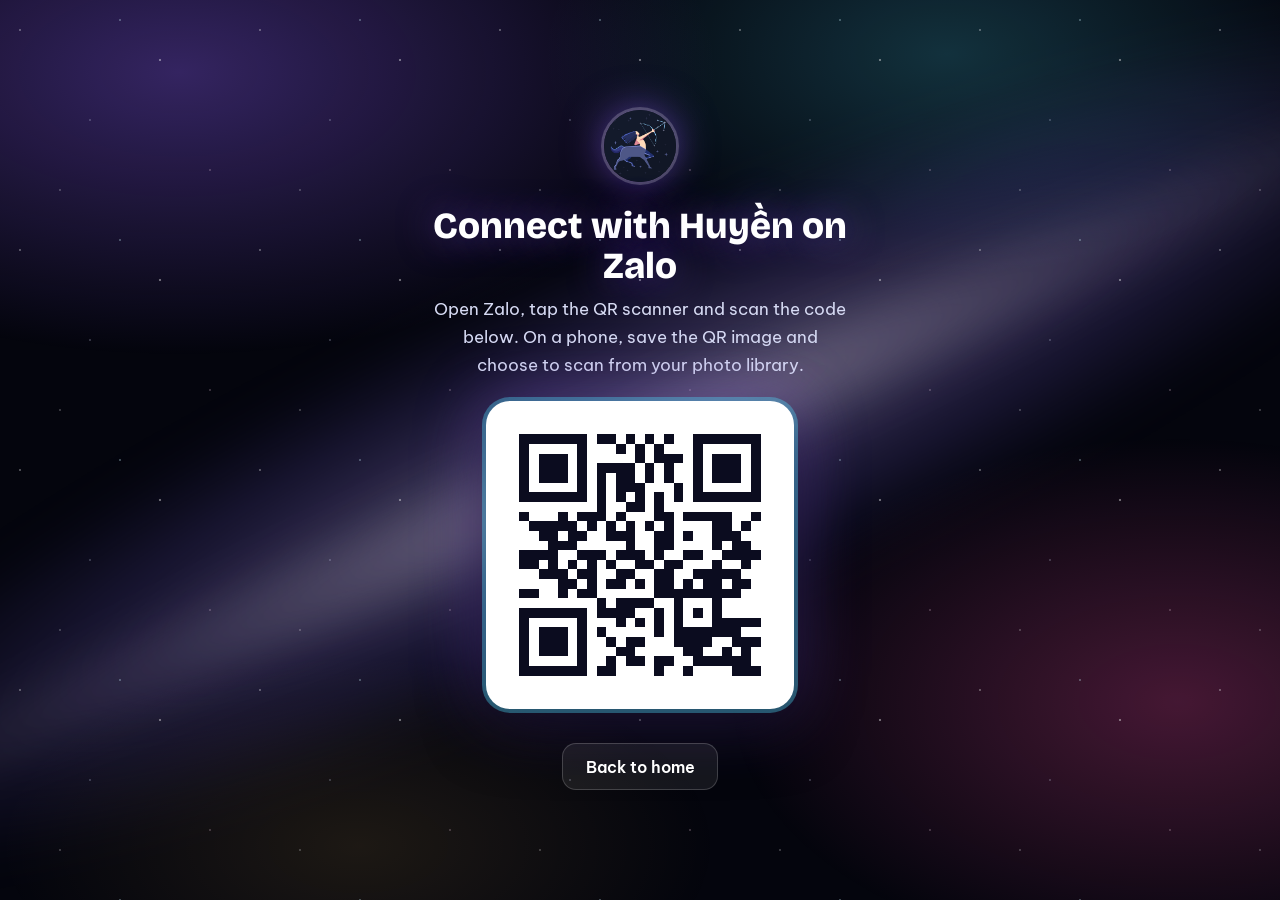
==== zalo.html @ ce1935c7 "Update portfolio: Zalo QR page, galaxy glow + planets + star cursor, new copy for both views Co-Auth" ====
<!DOCTYPE html>
<html lang="vi">
<head>
  <meta charset="utf-8">
  <meta name="viewport" content="width=device-width, initial-scale=1">
  <title>Zalo | Phùng Huyền</title>
  <meta name="robots" content="noindex">
  <meta name="theme-color" content="#04050d">
  <link rel="icon" type="image/png" href="assets/img/favicon.png">
  <link rel="preconnect" href="https://fonts.googleapis.com">
  <link rel="preconnect" href="https://fonts.gstatic.com" crossorigin>
  <link href="https://fonts.googleapis.com/css2?family=Be+Vietnam+Pro:wght@400;500;600;700&family=Bricolage+Grotesque:opsz,wght@12..96,700;12..96,800&display=swap" rel="stylesheet">
  <link rel="stylesheet" href="assets/css/style.css">
  <style>
    /* Trang riêng cho mã QR Zalo: dùng lại nền vũ trụ của trang chính */
    .zalo-stars {
      position: fixed; inset: 0; z-index: 0; pointer-events: none;
      background-image:
        radial-gradient(1.2px 1.2px at 20px 30px, #fff, transparent),
        radial-gradient(1px 1px at 90px 120px, #dfe6ff, transparent),
        radial-gradient(1.6px 1.6px at 160px 60px, #fff, transparent),
        radial-gradient(1px 1px at 210px 170px, #ffd9ee, transparent),
        radial-gradient(1.2px 1.2px at 120px 20px, #cdf4ff, transparent),
        radial-gradient(1px 1px at 60px 190px, #fff, transparent);
      background-size: 240px 220px; opacity: 0.7;
    }
    .zalo-wrap { position: relative; z-index: 2; min-height: 100svh; display: grid; place-items: center; padding: 2rem 1.25rem; }
    .zalo-card { width: min(460px, 100%); text-align: center; }
    .zalo-card img.logo { width: 72px; height: 72px; border-radius: 50%; box-shadow: 0 0 0 3px rgba(255, 255, 255, 0.2), 0 0 40px rgba(139, 92, 246, 0.6); }
    .zalo-card h1 { font: 800 clamp(1.7rem, 6vw, 2.3rem) / 1.1 var(--font-display); margin: 1rem 0 0.5rem; text-shadow: 0 0 36px rgba(139, 92, 246, 0.55); }
    .zalo-card p { color: var(--muted); margin: 0 auto 1.4rem; max-width: 38ch; }
    .qr-frame { display: inline-block; padding: 14px; border-radius: 24px; background: #fff; box-shadow: 0 0 0 4px rgba(77, 225, 255, 0.35), 0 20px 60px rgba(0, 0, 0, 0.55), 0 0 70px rgba(139, 92, 246, 0.45); }
    .qr-frame img { display: block; width: min(280px, 68vw); height: auto; image-rendering: pixelated; }
    .qr-missing { margin: 0 auto 1.4rem; padding: 1.2rem; border-radius: 16px; background: var(--panel); border: 1px solid var(--line); }
    .zalo-card .btn { margin-top: 1.6rem; }
  </style>
</head>
<body>
  <div class="nebula" aria-hidden="true"></div>
  <div class="zalo-stars" aria-hidden="true"></div>

  <main class="zalo-wrap" id="main">
    <div class="zalo-card">
      <img class="logo" src="assets/img/logo.png" alt="" width="72" height="72">
      <h1 id="zalo-title"></h1>
      <p id="zalo-hint"></p>
      <div id="qr-slot"></div>
      <a class="btn btn-ghost" id="zalo-back" href="./"></a>
    </div>
  </main>

  <script src="assets/js/content.js"></script>
  <script>
    (function () {
      // Chọn ngôn ngữ: ưu tiên ?lang= trên đường link, rồi đến lựa chọn đã lưu, cuối cùng theo trình duyệt.
      var q = new URLSearchParams(location.search).get("lang");
      var saved = null;
      try { saved = localStorage.getItem("lang"); } catch (e) { /* bỏ qua */ }
      var lang = q === "en" || q === "vi" ? q : saved === "en" || saved === "vi" ? saved : (navigator.language || "vi").toLowerCase().indexOf("vi") === 0 ? "vi" : "en";
      var Z = CONTENT[lang].contact.zalo;
      document.documentElement.lang = lang;
      document.title = "Zalo | Phùng Huyền";
      document.getElementById("zalo-title").textContent = Z.title;
      document.getElementById("zalo-hint").textContent = Z.hint;
      document.getElementById("zalo-back").textContent = Z.back;

      var slot = document.getElementById("qr-slot");
      var frame = document.createElement("div");
      frame.className = "qr-frame";
      var img = document.createElement("img");
      img.alt = lang === "vi" ? "Mã QR Zalo của Huyền" : "Huyền's Zalo QR code";
      img.src = SITE.zaloQr;
      img.addEventListener("error", function () {
        var m = document.createElement("p");
        m.className = "qr-missing";
        m.textContent = Z.missing;
        slot.replaceChildren(m);
      });
      frame.appendChild(img);
      slot.appendChild(frame);
    })();
  </script>
</body>
</html>
---- assets/css/style.css ----
/* ==========================================================================
   style.css  =  GIAO DIỆN: màu sắc, phông chữ, khoảng cách, hiệu ứng

   Cách đọc nhanh:
   - Các dòng bắt đầu bằng "--" ở :root là "bảng màu và kích thước" dùng chung.
     Đổi một giá trị ở đây là cả trang đổi theo (ví dụ đổi --pink để đổi màu hồng).
   - Mỗi khối có một dòng tiêu đề đánh số (ví dụ "1. Bảng màu") để bạn tìm.
   ========================================================================== */

/* --- 1. Bảng màu và cỡ chữ --- */
:root {
  --space: #04050d;          /* nền đen vũ trụ */
  --panel: rgba(10, 12, 30, 0.76);   /* nền tối mờ phía sau chữ, giúp chữ trắng luôn dễ đọc */
  --panel-solid: #0c0e24;
  --line: rgba(255, 255, 255, 0.18);
  --text: #ffffff;
  --muted: #d6daf3;

  --violet: #8b5cf6;
  --pink: #ff4fa3;
  --cyan: #4de1ff;
  --amber: #ffc857;
  --violet-deep: #6c3df0;    /* bản đậm hơn để chữ trắng trên nút vẫn rõ */
  --pink-deep: #d92d7f;

  --font-display: "Bricolage Grotesque", "Be Vietnam Pro", system-ui, sans-serif;
  --font-body: "Be Vietnam Pro", system-ui, -apple-system, "Segoe UI", Roboto, sans-serif;
  --header-h: 68px;
}

/* --- 2. Nền tảng --- */
*, *::before, *::after { box-sizing: border-box; }
[hidden] { display: none !important; }
html { scroll-behavior: smooth; -webkit-text-size-adjust: 100%; }
body {
  margin: 0;
  background: var(--space);
  color: var(--text);
  font-family: var(--font-body);
  font-size: 1.0625rem;
  line-height: 1.65;
  overflow-x: hidden;
}
body.modal-open { overflow: hidden; }
img { max-width: 100%; }
button { font-family: inherit; }
::selection { background: var(--pink-deep); color: #fff; }
:focus-visible { outline: 2px solid var(--cyan); outline-offset: 3px; }

.skip {
  position: fixed; left: 1rem; top: -4rem; z-index: 100;
  background: #fff; color: #000; padding: 0.6rem 1rem; border-radius: 10px; text-decoration: none;
}
.skip:focus { top: 1rem; }

/* --- 3. Bầu trời: dải ngân hà, hành tinh (sao vẽ bằng canvas trong main.js) --- */
#sky { position: fixed; inset: 0; width: 100%; height: 100%; z-index: 0; display: block; }

.nebula {
  position: fixed; inset: 0; z-index: 0; pointer-events: none;
  background:
    radial-gradient(60% 45% at 14% 8%, rgba(139, 92, 246, 0.36), transparent 70%),
    radial-gradient(50% 42% at 92% 78%, rgba(255, 79, 163, 0.26), transparent 70%),
    radial-gradient(45% 35% at 74% 6%, rgba(77, 225, 255, 0.2), transparent 70%),
    radial-gradient(40% 30% at 28% 94%, rgba(255, 200, 87, 0.1), transparent 70%);
}
/* Dải ngân hà chéo ngang màn hình: một vầng sáng rộng và một lõi sáng mảnh bên trong */
.nebula::before, .nebula::after {
  content: ""; position: absolute; left: -25%; right: -25%; transform: rotate(-24deg);
}
.nebula::before {
  top: 28%; height: 42%;
  background: radial-gradient(ellipse at center, rgba(205, 190, 255, 0.38), rgba(130, 105, 240, 0.18) 42%, transparent 72%);
  filter: blur(26px);
  animation: nebula-breathe 14s ease-in-out infinite alternate;
}
.nebula::after {
  top: 43%; height: 14%;
  background: radial-gradient(ellipse at center, rgba(255, 236, 255, 0.22), transparent 70%);
  filter: blur(18px);
}
@keyframes nebula-breathe { from { opacity: 0.78; } to { opacity: 1; } }

/* Hành tinh lơ lửng: vị trí dọc do main.js đặt khi cuộn (--py), chuyển động bồng bềnh do CSS */
.planets { position: fixed; inset: 0; z-index: 0; pointer-events: none; overflow: hidden; }
.planet { position: absolute; top: 0; transform: translate3d(0, var(--py, 20vh), 0); transition: transform 1.6s cubic-bezier(0.2, 0.7, 0.2, 1); }
.planet-body { display: block; position: relative; isolation: isolate; border-radius: 50%; animation: planet-float 10s ease-in-out infinite alternate; }
.sphere { position: absolute; inset: 0; border-radius: 50%; z-index: 1; }
@keyframes planet-float { from { transform: translate3d(0, -12px, 0) rotate(-2deg); } to { transform: translate3d(0, 14px, 0) rotate(3deg); } }

.p1 { right: 2.5vw; }
.p1 .planet-body { width: 150px; height: 150px; }
.p1 .sphere {
  background: radial-gradient(circle at 32% 28%, #e1d4ff 0, #8b5cf6 36%, #3a1f8f 70%, #150a40 100%);
  box-shadow: 0 0 70px rgba(139, 92, 246, 0.55), inset -18px -14px 34px rgba(0, 0, 0, 0.6);
}
.p1 .planet-body::before, .p1 .planet-body::after {
  content: ""; position: absolute; left: -58%; right: -58%; top: 32%; bottom: 32%;
  border: 5px solid rgba(255, 206, 240, 0.55); border-radius: 50%; transform: rotate(-18deg);
}
.p1 .planet-body::before { z-index: 0; }
.p1 .planet-body::after { z-index: 2; clip-path: inset(50% 0 0 0); }

.p2 { left: 3.5vw; }
.p2 .planet-body { width: 78px; height: 78px; animation-duration: 8s; animation-delay: -3s; }
.p2 .sphere {
  background:
    linear-gradient(165deg, transparent 36%, rgba(255, 255, 255, 0.16) 38%, rgba(255, 255, 255, 0.16) 45%, transparent 47%, transparent 58%, rgba(0, 0, 0, 0.14) 60%, rgba(0, 0, 0, 0.14) 67%, transparent 69%),
    radial-gradient(circle at 30% 28%, #ffd7ea 0, #ff4fa3 40%, #8a1458 80%, #2a0820 100%);
  box-shadow: 0 0 46px rgba(255, 79, 163, 0.45), inset -10px -8px 20px rgba(0, 0, 0, 0.55);
}

.p3 { right: 7vw; opacity: 0.6; }
.p3 .planet-body { width: 64px; height: 64px; animation-duration: 12s; animation-delay: -6s; }
.p3 .sphere {
  background: radial-gradient(circle at 30% 28%, #c8f6ff 0, #2fb8d6 46%, #0b3d5c 85%);
  box-shadow: 0 0 34px rgba(77, 225, 255, 0.4), inset -8px -6px 16px rgba(0, 0, 0, 0.5);
}

.p4 { right: 15vw; }
.p4 .planet-body { width: 34px; height: 34px; animation-duration: 7s; animation-delay: -1.5s; }
.p4 .sphere {
  background: radial-gradient(circle at 32% 30%, #fff1c4 0, #ffc857 50%, #a86a10 100%);
  box-shadow: 0 0 26px rgba(255, 200, 87, 0.5), inset -5px -4px 10px rgba(0, 0, 0, 0.45);
}

/* Con trỏ chuột hình ngôi sao; hồng sáng khi đặt lên thứ bấm được */
html { cursor: url("data:image/svg+xml,%3Csvg xmlns='http://www.w3.org/2000/svg' width='30' height='30' viewBox='0 0 30 30'%3E%3Cpath d='M15 2l3.7 8.9 9.6.8-7.3 6.2 2.2 9.4L15 22l-8.2 5.3 2.2-9.4-7.3-6.2 9.6-.8z' fill='%23ffd666' stroke='%23fff6d6' stroke-width='1.3' stroke-linejoin='round'/%3E%3C/svg%3E") 15 15, auto; }
html :is(a, button, [role="button"], .card-btn, .gate-option, .btn, .nav-btn, .rail-btn, .lang-btn, .ghost-btn, .scroll-hint, .brand, .card-close) { cursor: url("data:image/svg+xml,%3Csvg xmlns='http://www.w3.org/2000/svg' width='34' height='34' viewBox='0 0 30 30'%3E%3Cpath d='M15 2l3.7 8.9 9.6.8-7.3 6.2 2.2 9.4L15 22l-8.2 5.3 2.2-9.4-7.3-6.2 9.6-.8z' fill='%23ff8fc7' stroke='%23ffffff' stroke-width='1.3' stroke-linejoin='round'/%3E%3C/svg%3E") 17 17, pointer !important; }
html button:disabled { cursor: progress !important; }

/* Bấm vào đâu thì một vầng sao sáng bừng lên ở đó */
.burst { position: fixed; width: 0; height: 0; pointer-events: none; z-index: 9999; }
.burst::before {
  content: ""; position: absolute; left: -40px; top: -40px; width: 80px; height: 80px; border-radius: 50%;
  background: radial-gradient(circle, rgba(255, 244, 200, 0.95) 0, rgba(255, 200, 87, 0.55) 28%, rgba(255, 79, 163, 0.2) 55%, transparent 70%);
  animation: burst-glow 0.7s ease-out forwards;
}
.burst i {
  position: absolute; left: -2px; top: -2px; width: 4px; height: 4px; border-radius: 50%;
  background: #fff4c4; box-shadow: 0 0 8px 2px rgba(255, 214, 102, 0.9);
  transform: rotate(var(--a)) translateX(0); animation: burst-ray 0.7s ease-out forwards;
}
@keyframes burst-glow { from { transform: scale(0.2); opacity: 1; } to { transform: scale(1.6); opacity: 0; } }
@keyframes burst-ray { to { transform: rotate(var(--a)) translateX(42px); opacity: 0; } }

/* --- 4. Màn khảo sát --- */
#gate {
  position: relative; z-index: 2; min-height: 100svh;
  display: grid; place-items: center; padding: 5rem 1.25rem 3rem;
}
.gate-inner {
  width: min(760px, 100%); text-align: center;
  animation: gate-in 0.9s ease both;
  transition: opacity 0.6s ease, transform 0.75s cubic-bezier(0.5, 0, 0.8, 0.4), filter 0.6s ease;
}
body.is-warping .gate-inner { opacity: 0; transform: scale(1.18); filter: blur(5px); }
.gate-logo { width: 96px; height: 96px; border-radius: 50%; box-shadow: 0 0 0 3px rgba(255, 255, 255, 0.2), 0 0 50px rgba(139, 92, 246, 0.6); }
.gate-title {
  font: 800 clamp(2.4rem, 7vw, 4.6rem) / 1.02 var(--font-display);
  letter-spacing: -0.02em; margin: 1.2rem 0 0.6rem; text-wrap: balance;
  text-shadow: 0 0 40px rgba(139, 92, 246, 0.55);
}
.gate-question { font: 700 1.5rem var(--font-display); margin: 2.4rem 0 1rem; }
.gate-options { display: grid; grid-template-columns: repeat(auto-fit, minmax(240px, 1fr)); gap: 1rem; }
.gate-option {
  appearance: none; cursor: pointer; color: inherit; font: inherit;
  display: grid; justify-items: center; gap: 0.3rem;
  padding: 1.4rem 1.2rem 1.5rem; border-radius: 24px;
  background: var(--panel); border: 1px solid var(--line);
  -webkit-backdrop-filter: blur(14px); backdrop-filter: blur(14px);
  transition: transform 0.25s ease, border-color 0.25s ease, box-shadow 0.25s ease;
}
.gate-option:hover, .gate-option:focus-visible {
  transform: translateY(-4px); border-color: var(--pink);
  box-shadow: 0 16px 50px rgba(139, 92, 246, 0.4);
}
.gate-art { width: 84px; height: 84px; margin-bottom: 0.4rem; }
.gate-option-title { font: 700 1.35rem var(--font-display); }
.gate-option-note { color: var(--muted); font-size: 0.97rem; line-height: 1.45; }

.lang-btn, .ghost-btn {
  appearance: none; cursor: pointer; color: #fff; font: 600 0.9rem var(--font-body);
  padding: 0.45rem 0.95rem; border-radius: 999px;
  background: var(--panel); border: 1px solid var(--line);
  transition: border-color 0.2s ease, background 0.2s ease;
}
.lang-btn:hover, .ghost-btn:hover { border-color: #fff; background: rgba(255, 255, 255, 0.12); }
.gate-lang { position: absolute; top: 1rem; right: 1rem; }

/* --- 5. Khung trang chính --- */
#site { position: relative; z-index: 2; animation: site-in 0.9s ease both; }
.wrap { width: min(1080px, calc(100% - 2rem)); margin-inline: auto; }

.topbar {
  position: fixed; top: 0; left: 0; right: 0; z-index: 20; min-height: var(--header-h);
  display: flex; align-items: center; gap: 0.75rem; padding: 0.4rem 1rem;
  background: rgba(4, 5, 13, 0.78);
  -webkit-backdrop-filter: blur(14px); backdrop-filter: blur(14px);
  border-bottom: 1px solid var(--line);
}
.brand {
  appearance: none; background: none; border: 0; cursor: pointer; color: #fff;
  display: flex; align-items: center; gap: 0.6rem; padding: 0.2rem; border-radius: 999px; flex: none;
}
.brand img { width: 42px; height: 42px; border-radius: 50%; display: block; box-shadow: 0 0 0 2px rgba(255, 255, 255, 0.25); }
.brand span { font: 800 1.15rem var(--font-display); letter-spacing: -0.01em; white-space: nowrap; }

.nav {
  flex: 1; display: flex; gap: 0.2rem; justify-content: center;
  overflow-x: auto; scrollbar-width: none; padding: 0.2rem;
}
.nav::-webkit-scrollbar { display: none; }
.nav-btn {
  appearance: none; background: none; border: 0; cursor: pointer; white-space: nowrap;
  color: var(--muted); font: 500 0.95rem var(--font-body);
  padding: 0.5rem 0.85rem; border-radius: 999px; transition: color 0.2s ease, background 0.2s ease;
}
.nav-btn:hover { color: #fff; }
.nav-btn.is-active { color: #fff; background: rgba(255, 255, 255, 0.12); box-shadow: inset 0 0 0 1px rgba(255, 255, 255, 0.22); }
.tools { display: flex; gap: 0.5rem; flex: none; }

/* Thanh kênh liên lạc bên trái, đi theo khi cuộn */
.rail {
  position: fixed; left: 14px; top: 50%; transform: translateY(-50%); z-index: 15;
  display: flex; flex-direction: column; gap: 10px; padding: 10px 8px; border-radius: 999px;
  background: var(--panel); border: 1px solid var(--line);
  -webkit-backdrop-filter: blur(12px); backdrop-filter: blur(12px);
}
.rail-btn {
  width: 44px; height: 44px; border-radius: 50%; display: grid; place-items: center;
  color: #fff; text-decoration: none; cursor: pointer; padding: 0;
  background: rgba(255, 255, 255, 0.08); border: 1px solid var(--line);
  transition: transform 0.2s ease, background 0.2s ease, border-color 0.2s ease;
}
.rail-btn:hover, .rail-btn:focus-visible { transform: scale(1.1); border-color: #fff; }
.rail-linkedin:hover, .rail-linkedin:focus-visible { background: #0a66c2; }
.rail-facebook:hover, .rail-facebook:focus-visible { background: #1877f2; }
.rail-mail:hover, .rail-mail:focus-visible { background: var(--pink-deep); }
.rail-zalo:hover, .rail-zalo:focus-visible { background: #0068ff; }
.rail-zalo .glyph { font-size: 0.72rem; letter-spacing: 0; }
.glyph { font: 800 1.1rem var(--font-display); letter-spacing: -0.03em; }
.icon { display: grid; place-items: center; }
.icon svg { width: 22px; height: 22px; fill: currentColor; }

/* --- 6. Phần đầu trang (hero) --- */
.hero {
  position: relative; z-index: 1; min-height: 100svh; outline: none;
  display: grid; align-content: center; padding: calc(var(--header-h) + 2rem) 0 5rem;
}
.hero-grid { display: grid; grid-template-columns: 1.15fr 0.85fr; gap: 3rem; align-items: center; }
.hero-name {
  font: 800 clamp(3.2rem, 9vw, 7rem) / 0.95 var(--font-display);
  letter-spacing: -0.03em; margin: 0 0 1.1rem; text-wrap: balance;
  text-shadow: 0 0 48px rgba(139, 92, 246, 0.6);
}
.hero-facts { list-style: none; padding: 0; margin: 0 0 1.9rem; display: grid; gap: 0.75rem; max-width: 54ch; }
.hero-facts li { display: flex; align-items: flex-start; gap: 0.85rem; font-size: 1.12rem; line-height: 1.45; text-shadow: 0 1px 14px rgba(4, 5, 13, 0.95); }
.fact-icon {
  flex: none; width: 42px; height: 42px; border-radius: 13px; display: grid; place-items: center;
  background: linear-gradient(135deg, rgba(139, 92, 246, 0.5), rgba(255, 79, 163, 0.4));
  border: 1px solid rgba(255, 255, 255, 0.28); box-shadow: 0 0 20px rgba(139, 92, 246, 0.4);
}
.fact-icon svg { width: 22px; height: 22px; }
.fact-text { padding-top: 0.45rem; }
.fact-text b { color: var(--amber); font-weight: 700; margin-right: 0.4rem; }
.hero-cta { display: flex; flex-wrap: wrap; gap: 0.75rem; }

.btn {
  appearance: none; cursor: pointer; text-decoration: none; color: #fff;
  font: 600 1rem var(--font-body); padding: 0.8rem 1.4rem; border-radius: 14px;
  border: 1px solid transparent; display: inline-flex; align-items: center; justify-content: center; gap: 0.5rem;
  transition: transform 0.2s ease, filter 0.2s ease, border-color 0.2s ease, background 0.2s ease;
}
.btn:hover { transform: translateY(-2px); }
.btn-primary { background: linear-gradient(135deg, var(--violet-deep), var(--pink-deep)); box-shadow: 0 10px 30px rgba(217, 45, 127, 0.32); }
.btn-primary:hover { filter: brightness(1.1); }
.btn-primary:disabled { opacity: 0.6; cursor: progress; transform: none; }
.btn-ghost { background: rgba(255, 255, 255, 0.07); border-color: var(--line); }
.btn-ghost:hover { border-color: #fff; background: rgba(255, 255, 255, 0.14); }

/* Ảnh chân dung dạng "cửa sổ vòm" với viền màu xoay chậm */
@property --ring-angle { syntax: "<angle>"; initial-value: 0deg; inherits: false; }
.hero-photo { position: relative; width: min(340px, 72vw); aspect-ratio: 3 / 4; justify-self: center; }
.hero-photo img {
  width: 100%; height: 100%; object-fit: cover; object-position: center 12%; display: block;
  border-radius: 999px 999px 26px 26px; box-shadow: 0 24px 70px rgba(0, 0, 0, 0.55);
}
.hero-ring {
  position: absolute; inset: -12px; border-radius: 999px 999px 36px 36px; padding: 3px;
  background: conic-gradient(from var(--ring-angle), var(--violet), var(--pink), var(--amber), var(--cyan), var(--violet));
  -webkit-mask: linear-gradient(#000 0 0) content-box, linear-gradient(#000 0 0);
  -webkit-mask-composite: xor;
  mask: linear-gradient(#000 0 0) content-box exclude, linear-gradient(#000 0 0);
  animation: ring 9s linear infinite;
}
.scroll-hint {
  appearance: none; background: none; border: 0; cursor: pointer; color: var(--muted);
  position: absolute; bottom: 1.2rem; left: 50%; transform: translateX(-50%);
  display: grid; justify-items: center; font-size: 0.9rem;
}
.scroll-hint .icon { animation: bob 2.6s ease-in-out infinite; }

/* --- 7. Các mục --- */
.section {
  position: relative; z-index: 1; outline: none;
  padding-block: clamp(4.5rem, 9vw, 7rem); scroll-margin-top: var(--header-h);
}
.section-title {
  display: flex; align-items: center; gap: 0.9rem; margin: 0 0 1.6rem;
  font: 800 clamp(2rem, 4.5vw, 3rem) / 1.05 var(--font-display); letter-spacing: -0.02em;
}
.section-title::before {
  content: ""; width: 16px; height: 16px; flex: none; background: var(--amber);
  clip-path: polygon(50% 0, 61% 35%, 98% 35%, 68% 57%, 79% 91%, 50% 70%, 21% 91%, 32% 57%, 2% 35%, 39% 35%);
}
.section-title::after { content: ""; flex: 1; height: 1px; background: linear-gradient(90deg, rgba(255, 255, 255, 0.45), transparent); }
.section-intro { color: var(--muted); margin: -0.9rem 0 1.6rem; }
.subtitle { font: 700 1.3rem var(--font-display); margin: 2.4rem 0 1rem; }

.panel {
  background: var(--panel); border: 1px solid var(--line); border-radius: 24px;
  padding: clamp(1.25rem, 3vw, 2rem);
  -webkit-backdrop-filter: blur(14px); backdrop-filter: blur(14px);
  box-shadow: 0 18px 50px rgba(0, 0, 0, 0.4);
}
.prose p { margin: 0 0 1rem; max-width: 64ch; font-size: 1.125rem; }
.prose p:last-child { margin-bottom: 0; }

.chips { list-style: none; display: flex; flex-wrap: wrap; gap: 0.5rem; padding: 0; margin: 1rem 0 0; }
.chip { padding: 0.3rem 0.8rem; border-radius: 999px; font-size: 0.92rem; background: rgba(139, 92, 246, 0.24); border: 1px solid rgba(190, 170, 255, 0.45); }
.chips-lg .chip { font-size: 1rem; padding: 0.45rem 1rem; }

.cert-list { list-style: none; padding: 0; margin: 0; display: grid; grid-template-columns: repeat(auto-fit, minmax(230px, 1fr)); gap: 0.8rem; }
.cert { padding: 1rem 1.1rem; border-radius: 14px; background: var(--panel); border: 1px solid var(--line); border-left: 3px solid var(--amber); }

.skill-grid { display: grid; grid-template-columns: repeat(auto-fit, minmax(240px, 1fr)); gap: 1rem; }
.skill-title { font: 700 1.15rem var(--font-display); margin: 0; }
.skill-note { color: var(--muted); font-size: 0.95rem; margin: 0.9rem 0 0; }

/* Thẻ nhỏ bấm được */
.card-grid { display: grid; grid-template-columns: repeat(auto-fill, minmax(300px, 1fr)); gap: 1.1rem; }
.tile-grid { display: grid; grid-template-columns: repeat(auto-fill, minmax(190px, 1fr)); gap: 1rem; }
.card-btn {
  appearance: none; text-align: left; cursor: pointer; color: inherit; font: inherit;
  display: grid; grid-template-columns: 96px 1fr; gap: 1rem; align-items: center;
  padding: 1rem; border-radius: 18px; width: 100%;
  background: var(--panel); border: 1px solid var(--line);
  -webkit-backdrop-filter: blur(14px); backdrop-filter: blur(14px);
  transition: transform 0.25s ease, border-color 0.25s ease, box-shadow 0.25s ease;
}
.card-btn:hover, .card-btn:focus-visible { transform: translateY(-3px); border-color: var(--pink); box-shadow: 0 14px 40px rgba(139, 92, 246, 0.38); }
.card-thumb { width: 96px; height: 96px; border-radius: 14px; overflow: hidden; display: grid; place-items: center; background: rgba(255, 255, 255, 0.05); }
.card-thumb img { width: 100%; height: 100%; object-fit: cover; display: block; }
.card-thumb .thumb-logo { object-fit: contain; background: #fff; padding: 6px; }
.card-thumb .art { width: 80px; height: 80px; }
.card-body { display: grid; gap: 0.2rem; min-width: 0; }
.card-meta { font-size: 0.86rem; color: var(--amber); font-weight: 600; }
.card-title { font: 700 1.12rem / 1.25 var(--font-display); }
.card-sub { color: var(--muted); font-size: 0.95rem; line-height: 1.45; }
.card-wide { grid-template-columns: 120px 1fr; }
.card-wide .card-thumb { width: 120px; height: 120px; }
.card-tile { grid-template-columns: 1fr; justify-items: center; text-align: center; padding: 1.2rem 1rem; gap: 0.7rem; }
.card-tile .card-thumb { background: transparent; width: 92px; height: 92px; }
.card-tile .card-thumb .art { width: 92px; height: 92px; }

/* Kinh nghiệm: các mốc là những ngôi sao nối với nhau thành chòm sao */
.constellation { list-style: none; margin: 0; padding: 0 0 0 52px; position: relative; display: grid; gap: 1.2rem; }
.constellation::before {
  content: ""; position: absolute; left: 19px; top: 14px; bottom: 14px; width: 2px; border-radius: 2px;
  background: linear-gradient(to bottom, var(--amber), var(--pink) 45%, var(--violet) 80%, rgba(139, 92, 246, 0.1));
}
.star-item { position: relative; }
.star-node { position: absolute; left: -46px; top: 30px; width: 28px; height: 28px; filter: drop-shadow(0 0 8px rgba(255, 200, 87, 0.85)); }
.star-node::before {
  content: ""; display: block; width: 100%; height: 100%; background: var(--amber);
  clip-path: polygon(50% 0, 61% 35%, 98% 35%, 68% 57%, 79% 91%, 50% 70%, 21% 91%, 32% 57%, 2% 35%, 39% 35%);
}
.star-item:not(.is-current) .star-node { transform: scale(0.72); filter: drop-shadow(0 0 5px rgba(255, 200, 87, 0.6)); }
.star-item:not(.is-current) .star-node::before { background: #ffe2a3; }
.star-item.is-current .star-node { animation: twinkle 2.6s ease-in-out infinite; }

/* Ngôn ngữ: ba hành tinh */
.lang-grid { list-style: none; padding: 0; margin: 0; display: grid; grid-template-columns: repeat(auto-fit, minmax(220px, 1fr)); gap: 1.1rem; }
.lang-card {
  display: grid; justify-items: center; text-align: center; gap: 0.15rem; padding: 2rem 1rem 1.6rem;
  background: var(--panel); border: 1px solid var(--line); border-radius: 24px;
  -webkit-backdrop-filter: blur(14px); backdrop-filter: blur(14px);
}
.lang-ring {
  position: relative; width: 84px; height: 84px; border-radius: 50%; margin-bottom: 1.1rem;
  background: radial-gradient(circle at 34% 30%, #fff 0 3%, var(--c1) 6% 55%, var(--c2) 100%);
  box-shadow: 0 0 34px var(--c2); animation: bob 4s ease-in-out infinite;
}
.lang-ring::after {
  content: ""; position: absolute; inset: 28px -30px; border-radius: 50%;
  border: 2px solid rgba(255, 255, 255, 0.45); transform: rotate(-18deg);
}
.lang-card:nth-child(1) { --c1: var(--violet); --c2: var(--pink-deep); }
.lang-card:nth-child(2) { --c1: var(--cyan); --c2: var(--violet-deep); }
.lang-card:nth-child(3) { --c1: var(--amber); --c2: var(--pink-deep); }
.lang-card:nth-child(2) .lang-ring { animation-delay: -1.3s; }
.lang-card:nth-child(3) .lang-ring { animation-delay: -2.6s; }
.lang-name { font: 700 1.3rem var(--font-display); }
.lang-level { color: var(--muted); }

/* Liên hệ */
.contact-grid { display: grid; grid-template-columns: 1fr; gap: 1.2rem; max-width: 760px; }
.field { display: grid; gap: 0.35rem; margin-bottom: 1rem; }
.field-label { font-weight: 600; font-size: 0.95rem; }
.field input, .field textarea {
  width: 100%; font: inherit; color: #fff; padding: 0.75rem 0.9rem; border-radius: 12px;
  background: rgba(255, 255, 255, 0.07); border: 1px solid rgba(255, 255, 255, 0.32);
}
.field textarea { resize: vertical; min-height: 8rem; }
.hp { position: absolute; left: -9999px; width: 1px; height: 1px; overflow: hidden; }
.form-status { min-height: 1.6em; margin: 0.9rem 0 0; }
.form-status.is-ok { color: #8ff0b8; }
.form-status.is-error { color: #ffa3b8; }

.site-footer { position: relative; z-index: 1; padding: 3rem 1rem 6rem; text-align: center; color: var(--muted); }

/* --- 8. Thẻ nổi (modal): nền phía sau mờ và tối đi --- */
dialog#card {
  padding: 0; border: 0; background: transparent; color: #fff; overflow: visible;
  width: min(760px, calc(100% - 1.5rem)); max-width: none; max-height: none;
}
dialog#card::backdrop { background: rgba(3, 4, 12, 0.62); -webkit-backdrop-filter: blur(8px); backdrop-filter: blur(8px); }
dialog#card[open] { animation: card-in 0.3s cubic-bezier(0.2, 0.9, 0.3, 1.15); }
.card-inner {
  position: relative; overflow: auto; max-height: calc(100svh - 2rem);
  background: var(--panel-solid); border: 1px solid rgba(255, 255, 255, 0.24); border-radius: 26px;
  padding: clamp(1.25rem, 3vw, 2rem);
  box-shadow: 0 30px 90px rgba(0, 0, 0, 0.6), 0 0 70px rgba(139, 92, 246, 0.28);
}
.card-close {
  position: absolute; top: 0.9rem; right: 0.9rem; width: 40px; height: 40px; border-radius: 50%; z-index: 2;
  display: grid; place-items: center; cursor: pointer; color: #fff; padding: 0;
  background: rgba(255, 255, 255, 0.1); border: 1px solid var(--line);
}
.card-close:hover { background: rgba(255, 255, 255, 0.2); }
.card-close .icon svg { width: 20px; height: 20px; }
.card-head { display: flex; gap: 1.1rem; align-items: center; padding-right: 3rem; margin-bottom: 1.3rem; }
.card-art { width: 88px; height: 88px; flex: none; }
.card-logo { width: 84px; height: 84px; flex: none; border-radius: 16px; object-fit: contain; background: #fff; padding: 6px; }
.card-heading { font: 800 clamp(1.4rem, 3.4vw, 1.9rem) / 1.15 var(--font-display); margin: 0 0 0.25rem; }
.card-org { margin: 0; font-weight: 600; }
.card-period { margin: 0.1rem 0 0; color: var(--amber); font-weight: 600; font-size: 0.95rem; }
.card-text { margin: 0 0 1rem; font-size: 1.1rem; }
.card-bullets { margin: 0 0 1rem; padding-left: 1.2rem; display: grid; gap: 0.65rem; }
.card-bullets li::marker { color: var(--pink); }
.gallery { list-style: none; padding: 0; margin: 1.3rem 0 0; display: grid; grid-template-columns: repeat(auto-fill, minmax(150px, 1fr)); gap: 0.6rem; }
.gallery a { display: block; border-radius: 12px; overflow: hidden; }
.gallery img { width: 100%; aspect-ratio: 1; object-fit: cover; object-position: center 20%; display: block; transition: transform 0.25s ease; }
.gallery a:hover img { transform: scale(1.05); }

/* --- 9. Hình minh họa động (SVG) --- */
.art { display: block; }
.art svg { display: block; width: 100%; height: 100%; }
.f-violet { fill: var(--violet); } .f-pink { fill: var(--pink); } .f-cyan { fill: var(--cyan); }
.f-amber { fill: var(--amber); } .f-white { fill: #fff; }
.ol { fill: none; stroke: rgba(255, 255, 255, 0.75); stroke-width: 3; }
.ln { fill: none; stroke: rgba(255, 255, 255, 0.8); stroke-width: 3; stroke-linecap: round; }
.ln-cyan { fill: none; stroke: var(--cyan); stroke-width: 4; stroke-linecap: round; }
.ln-pink { fill: none; stroke: var(--pink); stroke-width: 4; stroke-linecap: round; }
.a-spin { animation: spin 16s linear infinite; }
.a-spin.slow { animation-duration: 28s; }
.a-spin.rev { animation-direction: reverse; animation-duration: 11s; }
.a-bob { animation: bob 3.4s ease-in-out infinite; }
.a-bob.b { animation-delay: -1.7s; }
.a-pulse { animation: pulse 2.4s ease-in-out infinite; transform-box: fill-box; transform-origin: center; }
.a-twinkle { animation: twinkle 2.8s ease-in-out infinite; transform-box: fill-box; transform-origin: center; }
.d1 { animation-delay: -0.8s; } .d2 { animation-delay: -1.6s; }
.a-swing { animation: swing 4.2s ease-in-out infinite; }
.a-flow { animation: flow 3.2s linear infinite; }
.a-flow.r { animation-direction: reverse; }

@keyframes spin { to { transform: rotate(360deg); } }
@keyframes bob { 0%, 100% { transform: translateY(0); } 50% { transform: translateY(-5px); } }
@keyframes pulse { 0%, 100% { transform: scale(0.88); } 50% { transform: scale(1.12); } }
@keyframes twinkle { 0%, 100% { opacity: 0.35; transform: scale(0.8); } 50% { opacity: 1; transform: scale(1.15); } }
@keyframes swing { 0%, 100% { transform: rotate(-22deg); } 50% { transform: rotate(22deg); } }
@keyframes flow { to { transform: translateX(-50px); } }
@keyframes ring { to { --ring-angle: 360deg; } }
@keyframes gate-in { from { opacity: 0; transform: translateY(18px); } to { opacity: 1; transform: none; } }
@keyframes site-in { from { opacity: 0; } to { opacity: 1; } }
@keyframes card-in { from { opacity: 0; transform: translateY(16px) scale(0.96); } to { opacity: 1; transform: none; } }

/* --- 10. Màn hình nhỏ (điện thoại, máy tính bảng) --- */
@media (min-width: 900px) {
  /* chừa chỗ bên trái cho thanh kênh liên lạc */
  .wrap { width: min(1080px, calc(100% - 190px)); }
}
@media (max-width: 899px) {
  :root { --header-h: 104px; }
  .topbar { flex-wrap: wrap; row-gap: 0.1rem; }
  .tools { margin-left: auto; }
  .nav { order: 3; flex: 0 0 100%; justify-content: flex-start; }
  .rail {
    top: auto; bottom: 12px; left: 50%; transform: translateX(-50%);
    flex-direction: row; padding: 8px 10px; gap: 8px;
  }
  .rail-btn { width: 42px; height: 42px; }
  .hero-grid { grid-template-columns: 1fr; gap: 2rem; }
  .hero-photo { order: -1; width: min(230px, 60vw); }
  .hero { padding-bottom: 6rem; }
  .contact-grid { grid-template-columns: 1fr; }
  .card-grid { grid-template-columns: 1fr; }
  .constellation { padding-left: 44px; }
  .star-node { left: -40px; }
  .constellation::before { left: 15px; }
}
@media (max-width: 480px) {
  .brand span { font-size: 1.02rem; }
  .card-btn { grid-template-columns: 80px 1fr; }
  .card-thumb { width: 80px; height: 80px; }
  .card-thumb .art { width: 68px; height: 68px; }
  .card-wide { grid-template-columns: 96px 1fr; }
  .card-wide .card-thumb { width: 96px; height: 96px; }
  .card-head { flex-direction: column; align-items: flex-start; }
}

/* Người dùng bật "giảm chuyển động" trong hệ điều hành: tắt gần hết hiệu ứng */
@media (prefers-reduced-motion: reduce) {
  html { scroll-behavior: auto; }
  *, *::before, *::after {
    animation-duration: 0.001ms !important; animation-iteration-count: 1 !important;
    transition-duration: 0.001ms !important;
  }
}

/* Thẻ rộng (nhóm Other): đoạn mô tả dài chỉ hiện 3 dòng, bấm vào thẻ để đọc đủ */
.card-wide .card-sub { display: -webkit-box; -webkit-line-clamp: 3; -webkit-box-orient: vertical; overflow: hidden; }

/* Điện thoại: hành tinh nhỏ lại, bớt đi một hành tinh cho đỡ rối */
@media (max-width: 700px) {
  .planet-body { scale: 0.62; }
  .p1 { right: -4vw; }
  .p3 { display: none; }
}
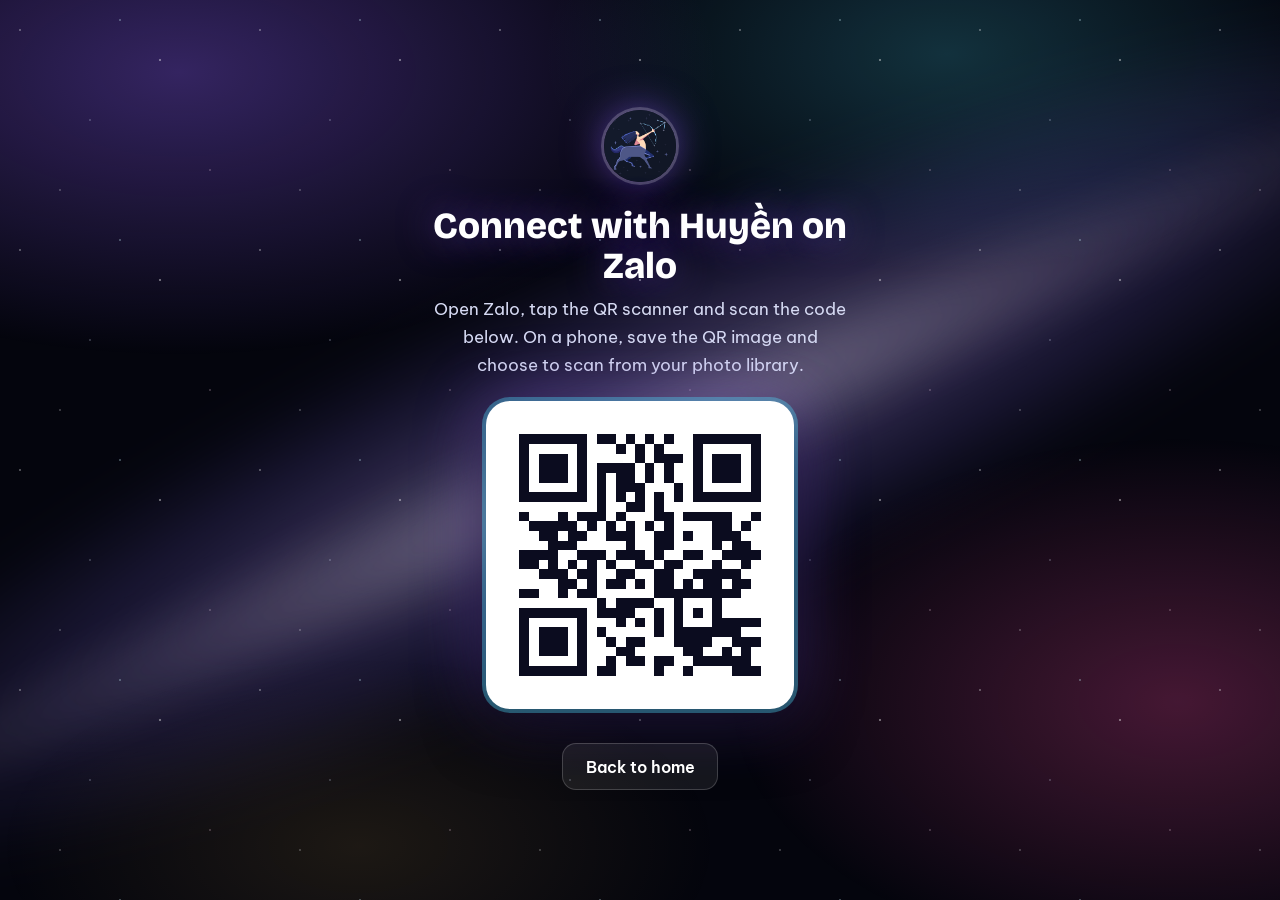
==== commit 21dbe758: "Cache-bust CSS/JS links so visitors get the latest version Co-Authored-By: Claude Sonnet 5.5 <norepl" ====
--- a/zalo.html
+++ b/zalo.html
@@ -10,7 +10,7 @@
   <link rel="preconnect" href="https://fonts.googleapis.com">
   <link rel="preconnect" href="https://fonts.gstatic.com" crossorigin>
   <link href="https://fonts.googleapis.com/css2?family=Be+Vietnam+Pro:wght@400;500;600;700&family=Bricolage+Grotesque:opsz,wght@12..96,700;12..96,800&display=swap" rel="stylesheet">
-  <link rel="stylesheet" href="assets/css/style.css">
+  <link rel="stylesheet" href="assets/css/style.css?v=20261106b">
   <style>
     /* Trang riêng cho mã QR Zalo: dùng lại nền vũ trụ của trang chính */
     .zalo-stars {
@@ -49,7 +49,7 @@
     </div>
   </main>
 
-  <script src="assets/js/content.js"></script>
+  <script src="assets/js/content.js?v=20261106b"></script>
   <script>
     (function () {
       // Chọn ngôn ngữ: ưu tiên ?lang= trên đường link, rồi đến lựa chọn đã lưu, cuối cùng theo trình duyệt.
--- a/assets/css/style.css
+++ b/assets/css/style.css
@@ -81,48 +81,31 @@
 }
 @keyframes nebula-breathe { from { opacity: 0.78; } to { opacity: 1; } }
 
-/* Hành tinh lơ lửng: vị trí dọc do main.js đặt khi cuộn (--py), chuyển động bồng bềnh do CSS */
+/* Hành tinh lơ lửng: vị trí dọc do main.js đặt khi cuộn (--py); bề mặt do main.js vẽ bằng canvas */
 .planets { position: fixed; inset: 0; z-index: 0; pointer-events: none; overflow: hidden; }
 .planet { position: absolute; top: 0; transform: translate3d(0, var(--py, 20vh), 0); transition: transform 1.6s cubic-bezier(0.2, 0.7, 0.2, 1); }
-.planet-body { display: block; position: relative; isolation: isolate; border-radius: 50%; animation: planet-float 10s ease-in-out infinite alternate; }
-.sphere { position: absolute; inset: 0; border-radius: 50%; z-index: 1; }
-@keyframes planet-float { from { transform: translate3d(0, -12px, 0) rotate(-2deg); } to { transform: translate3d(0, 14px, 0) rotate(3deg); } }
-
-.p1 { right: 2.5vw; }
-.p1 .planet-body { width: 150px; height: 150px; }
-.p1 .sphere {
-  background: radial-gradient(circle at 32% 28%, #e1d4ff 0, #8b5cf6 36%, #3a1f8f 70%, #150a40 100%);
-  box-shadow: 0 0 70px rgba(139, 92, 246, 0.55), inset -18px -14px 34px rgba(0, 0, 0, 0.6);
-}
-.p1 .planet-body::before, .p1 .planet-body::after {
-  content: ""; position: absolute; left: -58%; right: -58%; top: 32%; bottom: 32%;
-  border: 5px solid rgba(255, 206, 240, 0.55); border-radius: 50%; transform: rotate(-18deg);
-}
-.p1 .planet-body::before { z-index: 0; }
-.p1 .planet-body::after { z-index: 2; clip-path: inset(50% 0 0 0); }
-
-.p2 { left: 3.5vw; }
-.p2 .planet-body { width: 78px; height: 78px; animation-duration: 8s; animation-delay: -3s; }
-.p2 .sphere {
-  background:
-    linear-gradient(165deg, transparent 36%, rgba(255, 255, 255, 0.16) 38%, rgba(255, 255, 255, 0.16) 45%, transparent 47%, transparent 58%, rgba(0, 0, 0, 0.14) 60%, rgba(0, 0, 0, 0.14) 67%, transparent 69%),
-    radial-gradient(circle at 30% 28%, #ffd7ea 0, #ff4fa3 40%, #8a1458 80%, #2a0820 100%);
-  box-shadow: 0 0 46px rgba(255, 79, 163, 0.45), inset -10px -8px 20px rgba(0, 0, 0, 0.55);
-}
-
-.p3 { right: 7vw; opacity: 0.6; }
-.p3 .planet-body { width: 64px; height: 64px; animation-duration: 12s; animation-delay: -6s; }
-.p3 .sphere {
-  background: radial-gradient(circle at 30% 28%, #c8f6ff 0, #2fb8d6 46%, #0b3d5c 85%);
-  box-shadow: 0 0 34px rgba(77, 225, 255, 0.4), inset -8px -6px 16px rgba(0, 0, 0, 0.5);
-}
-
-.p4 { right: 15vw; }
-.p4 .planet-body { width: 34px; height: 34px; animation-duration: 7s; animation-delay: -1.5s; }
-.p4 .sphere {
-  background: radial-gradient(circle at 32% 30%, #fff1c4 0, #ffc857 50%, #a86a10 100%);
-  box-shadow: 0 0 26px rgba(255, 200, 87, 0.5), inset -5px -4px 10px rgba(0, 0, 0, 0.45);
-}
+.planet-body {
+  display: block; position: relative; width: var(--size, 90px); height: var(--size, 90px); border-radius: 50%;
+  animation: planet-float 11s ease-in-out infinite alternate;
+  filter: drop-shadow(0 0 calc(var(--size, 90px) * 0.22) var(--glow, rgba(255, 220, 160, 0.3)));
+}
+.sphere { position: absolute; inset: 0; width: 100%; height: 100%; z-index: 1; display: block; }
+.ring { position: absolute; left: 50%; top: 50%; height: auto; transform: translate(-50%, -50%) rotate(var(--rot, -18deg)); }
+.ring-back { z-index: 0; }
+.ring-front { z-index: 2; clip-path: inset(50% 0 0 0); }
+.p1 .ring { width: 245%; } .p3 .ring { width: 220%; }
+@keyframes planet-float { from { transform: translate3d(0, -12px, 0) rotate(-1.5deg); } to { transform: translate3d(0, 14px, 0) rotate(2deg); } }
+
+.p1 { right: 6vw; }
+.p2 { left: 4vw; }
+.p2 .planet-body { animation-duration: 8s; animation-delay: -3s; }
+.p3 { right: 9vw; opacity: 0.85; }
+.p3 .planet-body { animation-duration: 12s; animation-delay: -6s; }
+.p4 { right: 17vw; }
+.p4 .planet-body { animation-duration: 7s; animation-delay: -1.5s; }
+
+/* Hố đen chuyển mục */
+#hole { position: fixed; inset: 0; width: 100%; height: 100%; z-index: 40; pointer-events: none; }
 
 /* Con trỏ chuột hình ngôi sao; hồng sáng khi đặt lên thứ bấm được */
 html { cursor: url("data:image/svg+xml,%3Csvg xmlns='http://www.w3.org/2000/svg' width='30' height='30' viewBox='0 0 30 30'%3E%3Cpath d='M15 2l3.7 8.9 9.6.8-7.3 6.2 2.2 9.4L15 22l-8.2 5.3 2.2-9.4-7.3-6.2 9.6-.8z' fill='%23ffd666' stroke='%23fff6d6' stroke-width='1.3' stroke-linejoin='round'/%3E%3C/svg%3E") 15 15, auto; }
@@ -535,6 +518,6 @@
 /* Điện thoại: hành tinh nhỏ lại, bớt đi một hành tinh cho đỡ rối */
 @media (max-width: 700px) {
   .planet-body { scale: 0.62; }
-  .p1 { right: -4vw; }
+  .p1 { right: 6vw; }
   .p3 { display: none; }
 }
